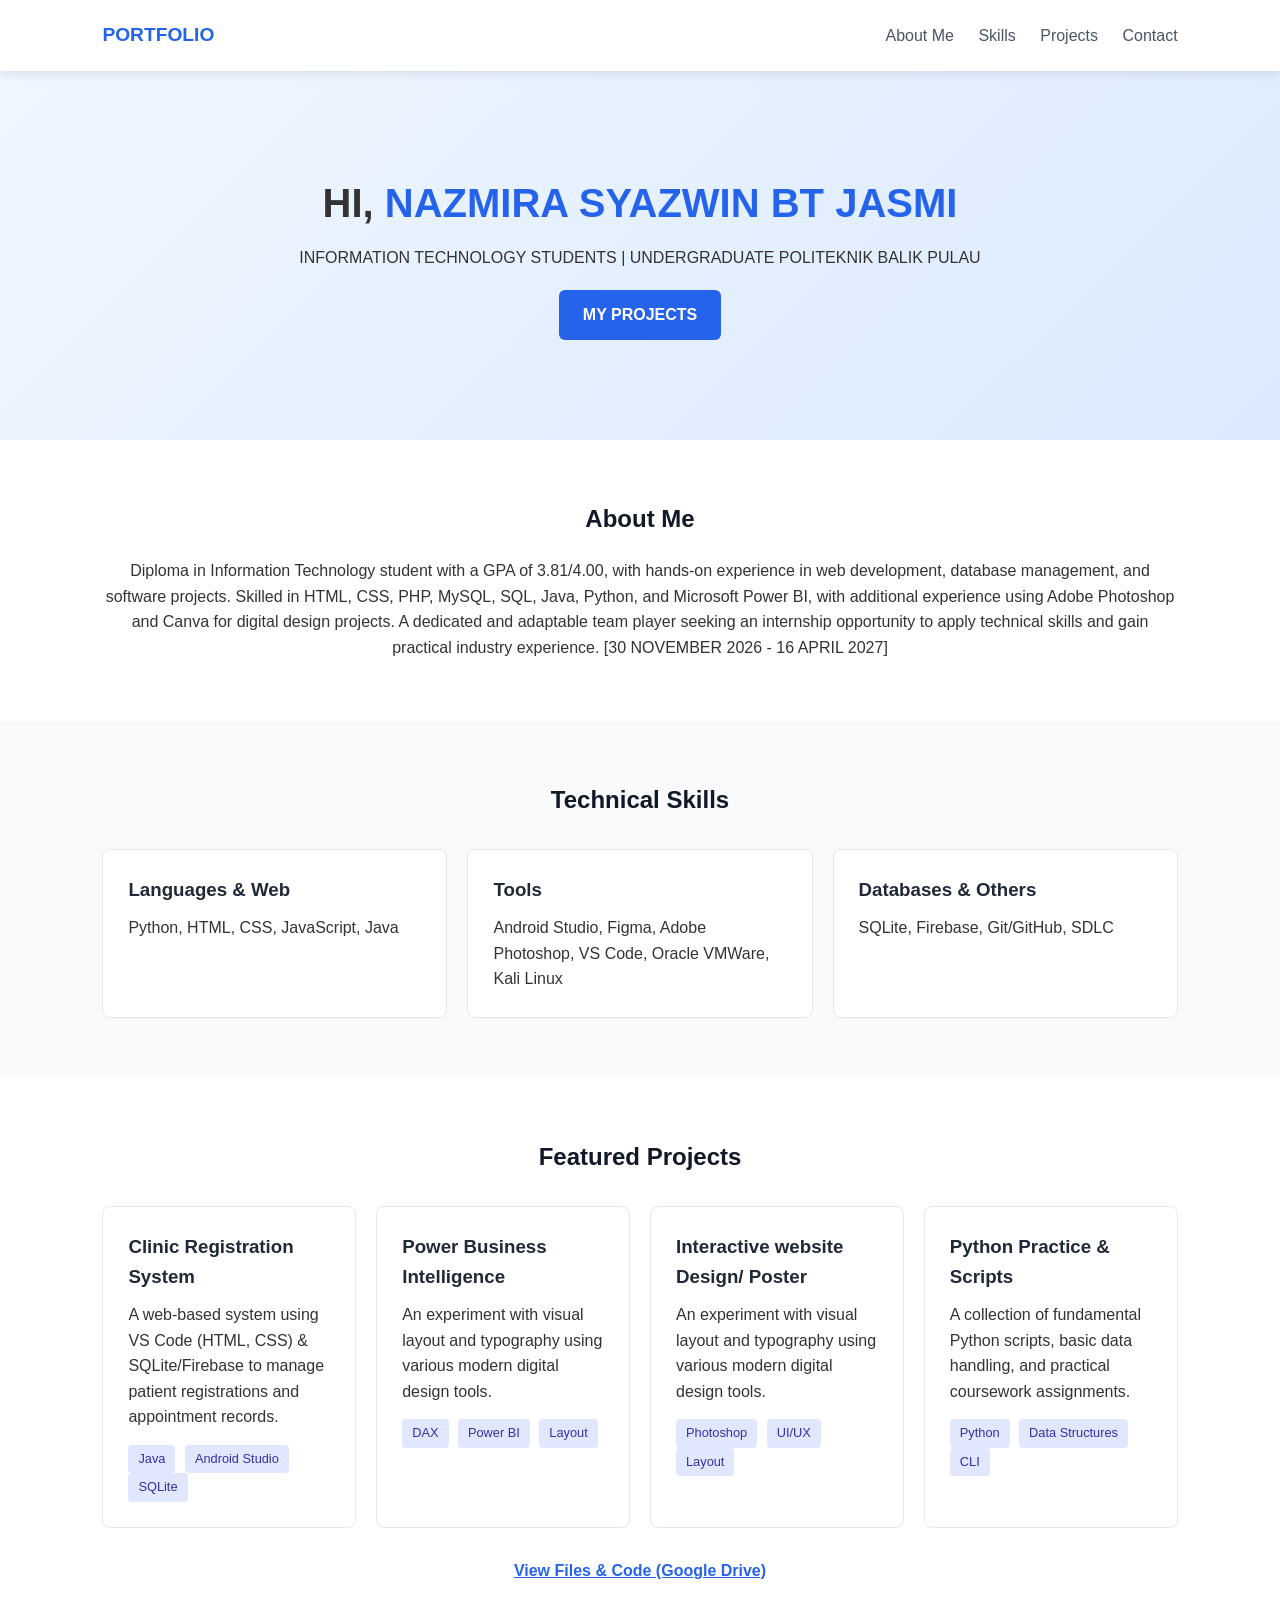
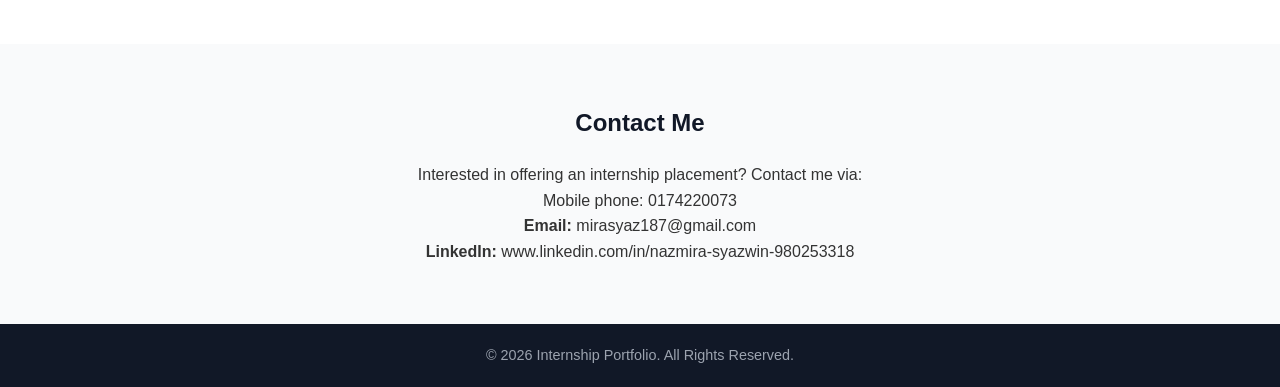
==== index.html @ 962451e1 "Add files via upload" ====
<!DOCTYPE html>
<html lang="ms">

<head>
    <meta charset="UTF-8">
    <meta name="viewport" content="width=device-width, initial-scale=1.0">
    <title>Portfolio Industrial Trainee | Web & Software</title>
    <link rel="stylesheet" href="style.css">
</head>

<body>

    <!-- Header / Navigasi -->
    <header>
        <div class="logo">PORTFOLIO</div>
        <nav>
            <a href="#about">About Me</a>
            <a href="#skills">Skills</a>
            <a href="#projects">Projects</a>
            <a href="#contact">Contact</a>
        </nav>
    </header>

    <!-- Bahagian Hero / Pengenalan -->
    <section class="hero">
        <h1>HI, <span class="highlight">NAZMIRA SYAZWIN BT JASMI</span></h1>
        <p>INFORMATION TECHNOLOGY STUDENTS | UNDERGRADUATE POLITEKNIK BALIK PULAU</p>
        <a href="#projects" class="btn">MY PROJECTS</a>
    </section>
    <!-- About Me Section -->
    <section id="about" class="section">
        <h2>About Me</h2>
        <p>
            Diploma in Information Technology student with a GPA of 3.81/4.00, with hands-on experience in
            web development, database management, and software projects. Skilled in HTML, CSS, PHP, MySQL, SQL, Java,
            Python, and Microsoft Power BI,
            with additional experience using Adobe Photoshop and Canva for digital design projects.
            A dedicated and adaptable team player seeking an internship opportunity to apply technical skills and gain
            practical industry experience.
            [30 NOVEMBER 2026 - 16 APRIL 2027]
        </p>
    </section>

    <!-- Technical Skills Section -->
    <section id="skills" class="section gray-bg">
        <h2>Technical Skills</h2>
        <div class="skills-grid">
            <div class="skill-card">
                <h3>Languages & Web</h3>
                <p>Python, HTML, CSS, JavaScript, Java</p>
            </div>
            <div class="skill-card">
                <h3>Tools</h3>
                <p>Android Studio, Figma, Adobe Photoshop, VS Code, Oracle VMWare, Kali Linux </p>
            </div>
            <div class="skill-card">
                <h3>Databases & Others</h3>
                <p>SQLite, Firebase, Git/GitHub, SDLC</p>
            </div>
        </div>
    </section>

    <!-- Featured Projects Section -->
    <section id="projects" class="section">
        <h2>Featured Projects</h2>

        <!-- Grid for 3 project cards ONLY -->
        <div class="projects-grid">

            <!-- Project Card 1 -->
            <div class="project-card">
                <h3>Clinic Registration System</h3>
                <p>A web-based system using VS Code (HTML, CSS) & SQLite/Firebase to manage patient registrations and
                    appointment records.</p>
                <div class="tags">
                    <span>Java</span> <span>Android Studio</span> <span>SQLite</span>
                </div>
            </div>

            <!-- Project Card 2 -->
            <div class="project-card">
                <h3>Power Business Intelligence</h3>
                <p>An experiment with visual layout and typography using various modern digital design tools.</p>
                <div class="tags">
                    <span>DAX</span> <span>Power BI</span> <span>Layout</span>
                </div>
            </div>

            <!-- Project Card 3 -->
            <div class="project-card">
                <h3>Interactive website Design/ Poster</h3>
                <p>An experiment with visual layout and typography using various modern digital design tools.</p>
                <div class="tags">
                    <span>Photoshop</span> <span>UI/UX</span> <span>Layout</span>
                </div>
            </div>

            <!-- Python Project Card / Mini Projects (Tengah) -->
            <div class="project-card" style="margin: 0 auto;">
                <h3>Python Practice & Scripts</h3>
                <p>A collection of fundamental Python scripts, basic data handling, and practical coursework
                    assignments.</p>
                <div class="tags">
                    <span>Python</span> <span>Data Structures</span> <span>CLI</span>
                </div>
            </div>

        </div> <!-- Close projects-grid here -->

        <!-- Link placed outside the grid so it stays centered at the bottom -->
        <div class="project-links">
            <a href="https://drive.google.com/drive/u/1/folders/1U2dIww5XURQphH_d5HRBWufvoMuTyFdE" target="_blank"
                class="link-btn">
                View Files & Code (Google Drive)
            </a>
        </div>
    </section>

    <!-- Contact Section -->
    <section id="contact" class="section gray-bg">
        <h2>Contact Me</h2>
        <p>Interested in offering an internship placement? Contact me via:</p>
        <p>Mobile phone: 0174220073</p>
        <p><strong>Email:</strong> mirasyaz187@gmail.com</p>
        <p><strong>LinkedIn:</strong> www.linkedin.com/in/nazmira-syazwin-980253318</p>
    </section>

    <footer>
        <p>&copy; 2026 Internship Portfolio. All Rights Reserved.</p>
    </footer>

</body>

</html>
---- style.css ----
/* Tetapan Asas */
* {
    margin: 0;
    padding: 0;
    box-sizing: border-box;
    font-family: 'Segoe UI', Tahoma, Geneva, Verdana, sans-serif;
}

body {
    color: #333;
    line-height: 1.6;
}

/* Navigasi */
header {
    display: flex;
    justify-content: space-between;
    align-items: center;
    padding: 20px 8%;
    background-color: #ffffff;
    box-shadow: 0 2px 10px rgba(0, 0, 0, 0.1);
    position: sticky;
    top: 0;
}

.logo {
    font-weight: bold;
    font-size: 1.2rem;
    color: #2563eb;
}

nav a {
    margin-left: 20px;
    text-decoration: none;
    color: #4b5563;
    font-weight: 500;
}

nav a:hover {
    color: #2563eb;
}

/* Hero Section */
.hero {
    text-align: center;
    padding: 100px 20px;
    background: linear-gradient(135deg, #eff6ff 0%, #dbeafe 100%);
}

.hero h1 {
    font-size: 2.5rem;
    margin-bottom: 10px;
}

.highlight {
    color: #2563eb;
}

.btn {
    display: inline-block;
    margin-top: 20px;
    padding: 12px 24px;
    background-color: #2563eb;
    color: white;
    text-decoration: none;
    border-radius: 6px;
    font-weight: bold;
}

.btn:hover {
    background-color: #1d4ed8;
}

/* Section */
.section {
    padding: 60px 8%;
    text-align: center;
}

.gray-bg {
    background-color: #f9fafb;
}

.section h2 {
    margin-bottom: 20px;
    color: #111827;
}

/* Grid Kemahiran & Projek */
.skills-grid,
.projects-grid {
    display: grid;
    grid-template-columns: repeat(auto-fit, minmax(250px, 1fr));
    gap: 20px;
    margin-top: 30px;
}

.skill-card,
.project-card {
    background: white;
    padding: 25px;
    border-radius: 8px;
    border: 1px solid #e5e7eb;
    text-align: left;
}

.project-card h3,
.skill-card h3 {
    margin-bottom: 10px;
    color: #1f2937;
}

.tags {
    margin-top: 15px;
}

.tags span {
    display: inline-block;
    background: #e0e7ff;
    color: #3730a3;
    padding: 4px 10px;
    font-size: 0.8rem;
    border-radius: 4px;
    margin-right: 5px;
}

footer {
    text-align: center;
    padding: 20px;
    background: #111827;
    color: #9ca3af;
    font-size: 0.9rem;
}

.project-links {
    text-align: center;
    margin-top: 30px;
    /* Jarak dari kad atas ke pautan */
    width: 100%;
}

.link-btn {
    display: inline-block;
    color: #2563eb;
    font-weight: 600;
    text-decoration: underline;
}
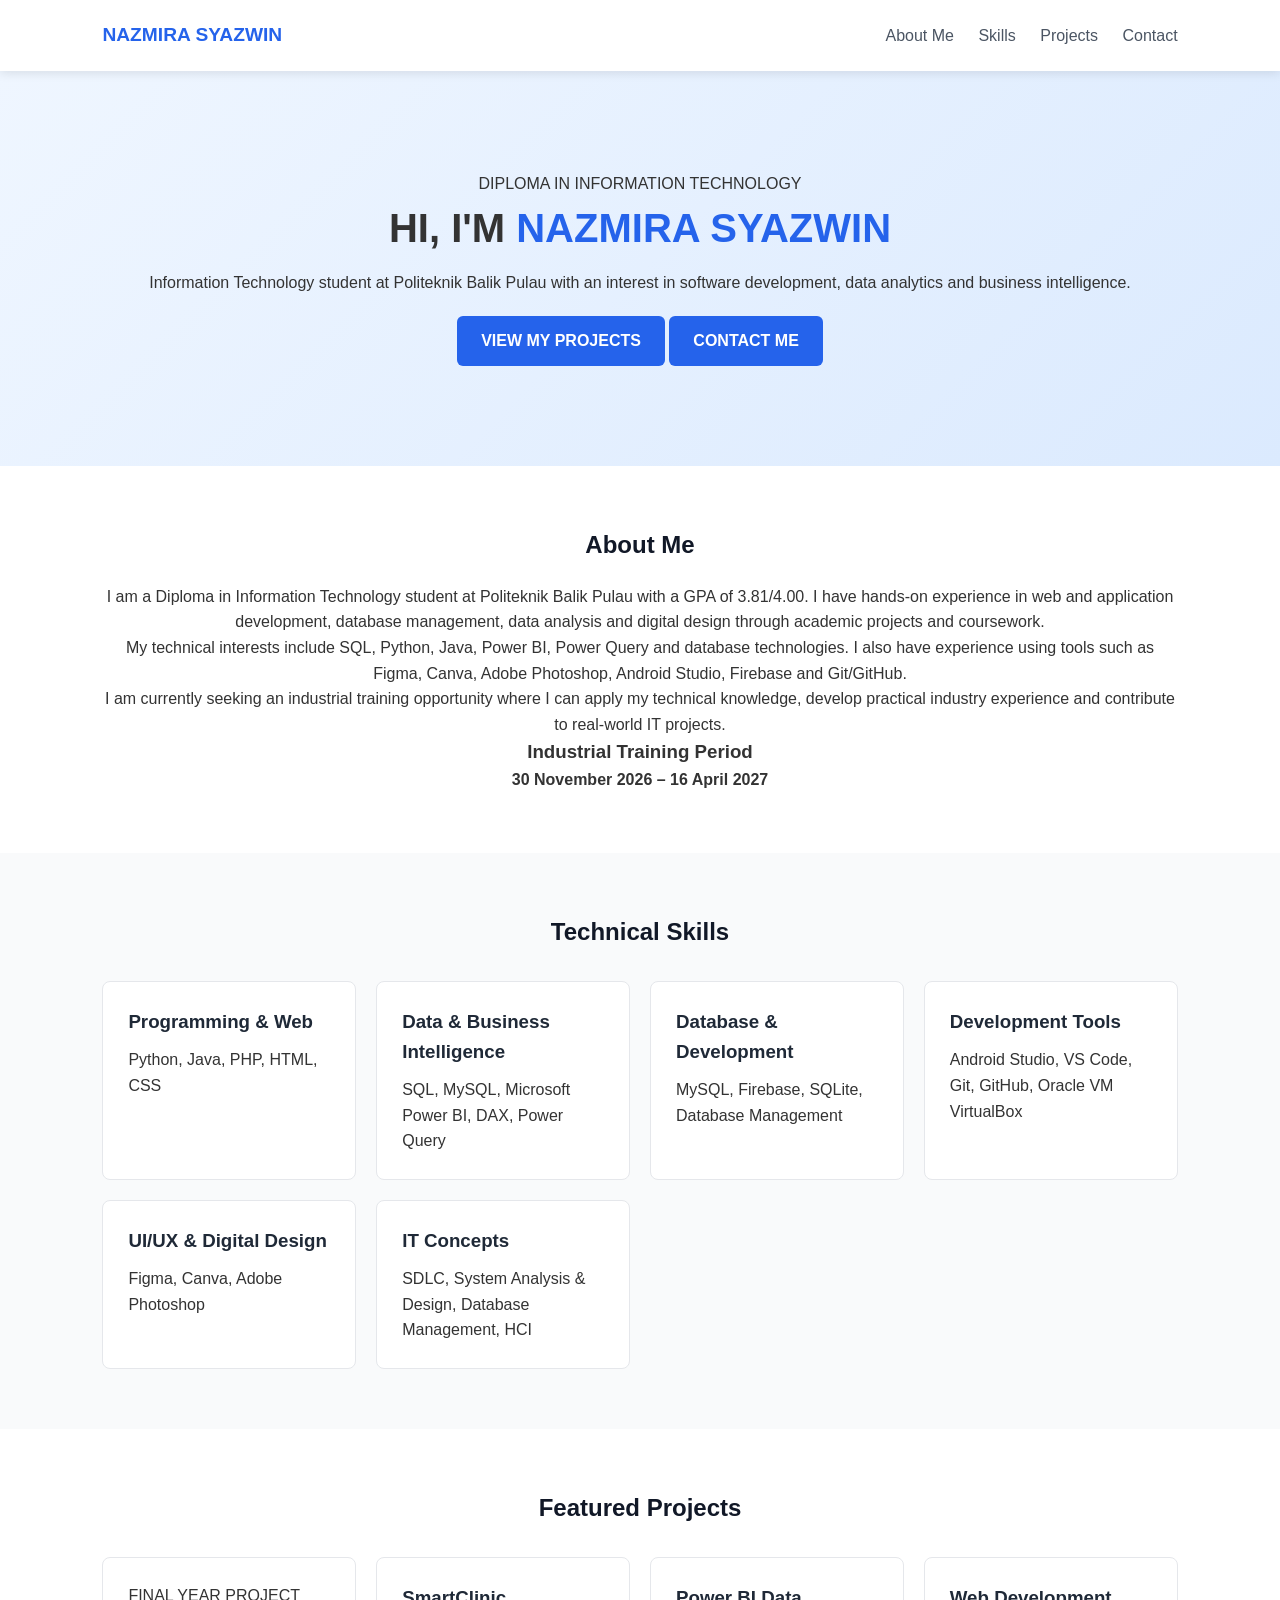
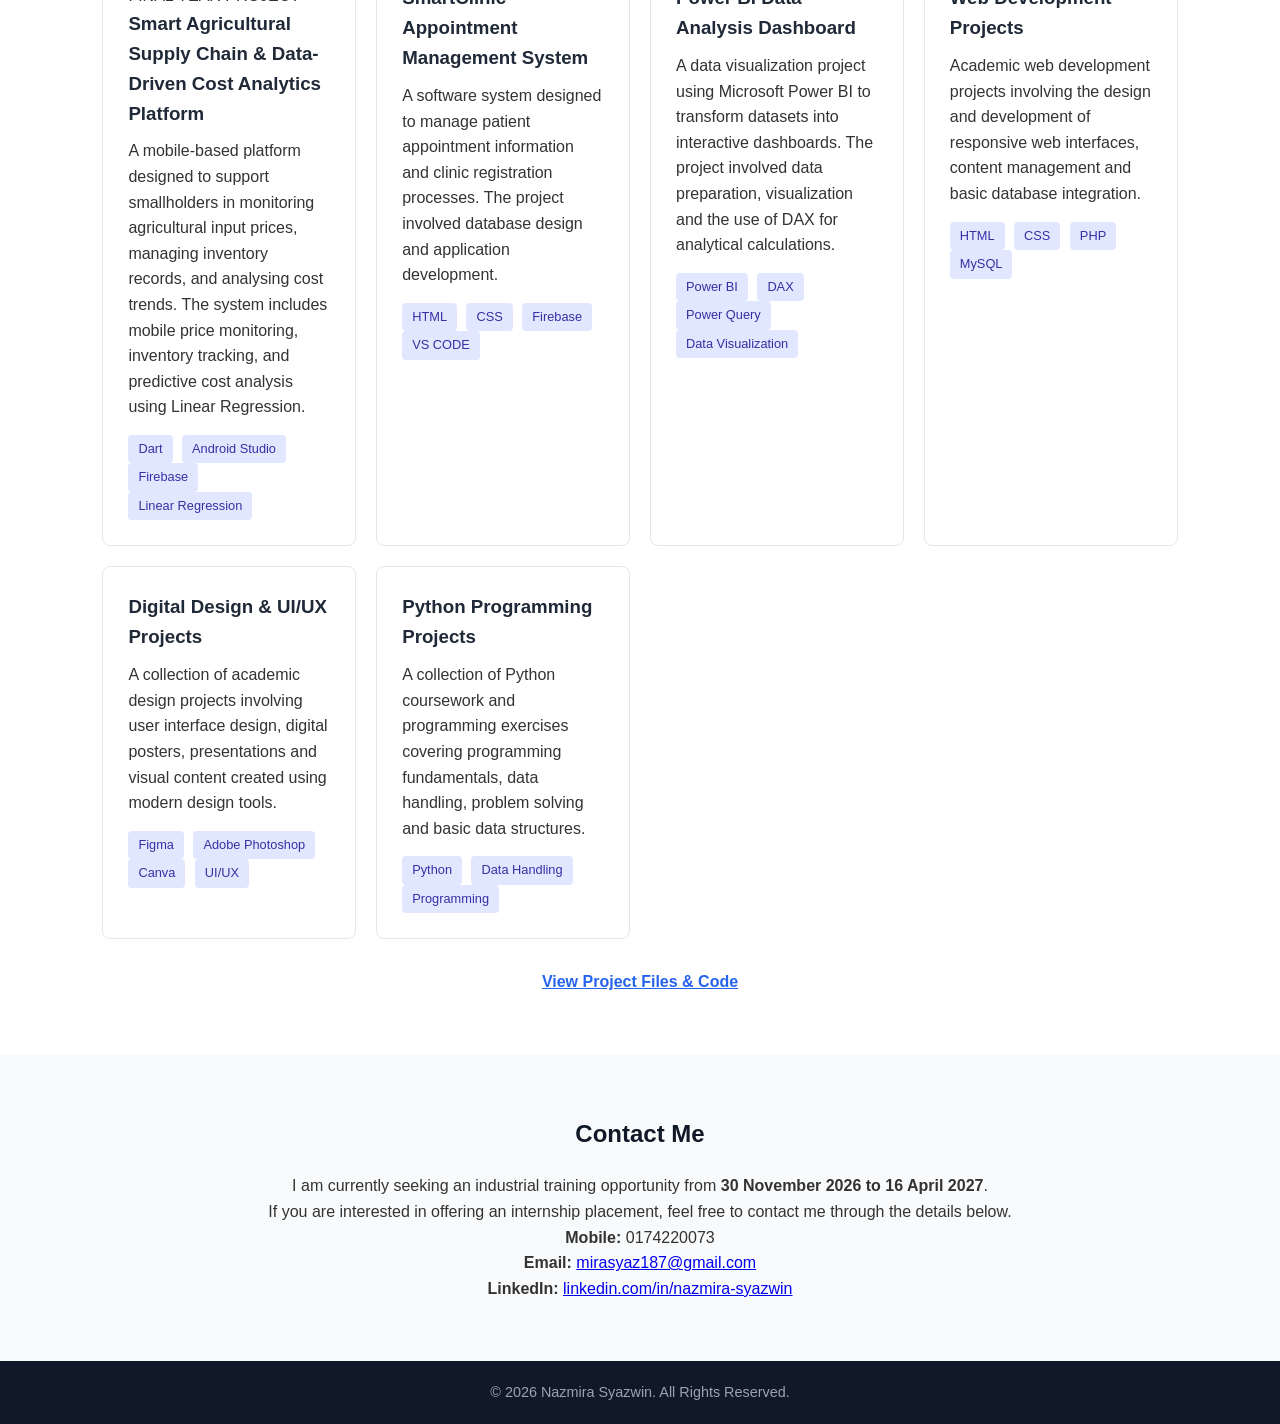
==== commit dbc5f874: "Kemaskini portfolio" ====
--- a/index.html
+++ b/index.html
@@ -1,18 +1,21 @@
 <!DOCTYPE html>
-<html lang="ms">
+<html lang="en">
 
 <head>
     <meta charset="UTF-8">
     <meta name="viewport" content="width=device-width, initial-scale=1.0">
-    <title>Portfolio Industrial Trainee | Web & Software</title>
+
+    <title>Nazmira Syazwin | IT Internship Portfolio</title>
+
     <link rel="stylesheet" href="style.css">
 </head>
 
 <body>
 
-    <!-- Header / Navigasi -->
+    <!-- ================= HEADER / NAVIGATION ================= -->
     <header>
-        <div class="logo">PORTFOLIO</div>
+        <div class="logo">NAZMIRA SYAZWIN</div>
+
         <nav>
             <a href="#about">About Me</a>
             <a href="#skills">Skills</a>
@@ -21,112 +24,387 @@
         </nav>
     </header>
 
-    <!-- Bahagian Hero / Pengenalan -->
+
+    <!-- ================= HERO SECTION ================= -->
     <section class="hero">
-        <h1>HI, <span class="highlight">NAZMIRA SYAZWIN BT JASMI</span></h1>
-        <p>INFORMATION TECHNOLOGY STUDENTS | UNDERGRADUATE POLITEKNIK BALIK PULAU</p>
-        <a href="#projects" class="btn">MY PROJECTS</a>
+
+        <p class="hero-subtitle">DIPLOMA IN INFORMATION TECHNOLOGY</p>
+
+        <h1>
+            HI, I'M
+            <span class="highlight">NAZMIRA SYAZWIN</span>
+        </h1>
+
+        <p>
+            Information Technology student at Politeknik Balik Pulau
+            with an interest in software development, data analytics
+            and business intelligence.
+        </p>
+
+        <div class="hero-buttons">
+            <a href="#projects" class="btn">VIEW MY PROJECTS</a>
+            <a href="#contact" class="btn secondary-btn">CONTACT ME</a>
+        </div>
+
     </section>
-    <!-- About Me Section -->
+
+
+    <!-- ================= ABOUT ME ================= -->
     <section id="about" class="section">
+
         <h2>About Me</h2>
-        <p>
-            Diploma in Information Technology student with a GPA of 3.81/4.00, with hands-on experience in
-            web development, database management, and software projects. Skilled in HTML, CSS, PHP, MySQL, SQL, Java,
-            Python, and Microsoft Power BI,
-            with additional experience using Adobe Photoshop and Canva for digital design projects.
-            A dedicated and adaptable team player seeking an internship opportunity to apply technical skills and gain
-            practical industry experience.
-            [30 NOVEMBER 2026 - 16 APRIL 2027]
-        </p>
+
+        <p>
+            I am a Diploma in Information Technology student at
+            Politeknik Balik Pulau with a GPA of 3.81/4.00.
+            I have hands-on experience in web and application development,
+            database management, data analysis and digital design through
+            academic projects and coursework.
+        </p>
+
+        <p>
+            My technical interests include SQL, Python, Java, Power BI,
+            Power Query and database technologies. I also have experience
+            using tools such as Figma, Canva, Adobe Photoshop, Android Studio,
+            Firebase and Git/GitHub.
+        </p>
+
+        <p>
+            I am currently seeking an industrial training opportunity where
+            I can apply my technical knowledge, develop practical industry
+            experience and contribute to real-world IT projects.
+        </p>
+
+        <div class="internship-info">
+
+            <h3>Industrial Training Period</h3>
+
+            <p>
+                <strong>30 November 2026 – 16 April 2027</strong>
+            </p>
+
+        </div>
+
     </section>
 
-    <!-- Technical Skills Section -->
+
+    <!-- ================= SKILLS ================= -->
     <section id="skills" class="section gray-bg">
+
         <h2>Technical Skills</h2>
+
         <div class="skills-grid">
-            <div class="skill-card">
-                <h3>Languages & Web</h3>
-                <p>Python, HTML, CSS, JavaScript, Java</p>
-            </div>
-            <div class="skill-card">
-                <h3>Tools</h3>
-                <p>Android Studio, Figma, Adobe Photoshop, VS Code, Oracle VMWare, Kali Linux </p>
-            </div>
-            <div class="skill-card">
-                <h3>Databases & Others</h3>
-                <p>SQLite, Firebase, Git/GitHub, SDLC</p>
-            </div>
-        </div>
+
+            <!-- Programming -->
+            <div class="skill-card">
+
+                <h3>Programming & Web</h3>
+
+                <p>
+                    Python, Java, PHP, HTML, CSS
+                </p>
+
+            </div>
+
+
+            <!-- Data -->
+            <div class="skill-card">
+
+                <h3>Data & Business Intelligence</h3>
+
+                <p>
+                    SQL, MySQL, Microsoft Power BI,
+                    DAX, Power Query
+                </p>
+
+            </div>
+
+
+            <!-- Database -->
+            <div class="skill-card">
+
+                <h3>Database & Development</h3>
+
+                <p>
+                    MySQL, Firebase, SQLite,
+                    Database Management
+                </p>
+
+            </div>
+
+
+            <!-- Tools -->
+            <div class="skill-card">
+
+                <h3>Development Tools</h3>
+
+                <p>
+                    Android Studio, VS Code,
+                    Git, GitHub, Oracle VM VirtualBox
+                </p>
+
+            </div>
+
+
+            <!-- Design -->
+            <div class="skill-card">
+
+                <h3>UI/UX & Digital Design</h3>
+
+                <p>
+                    Figma, Canva, Adobe Photoshop
+                </p>
+
+            </div>
+
+
+            <!-- Concepts -->
+            <div class="skill-card">
+
+                <h3>IT Concepts</h3>
+
+                <p>
+                    SDLC, System Analysis & Design,
+                    Database Management, HCI
+                </p>
+
+            </div>
+
+        </div>
+
     </section>
 
-    <!-- Featured Projects Section -->
+
+    <!-- ================= PROJECTS ================= -->
     <section id="projects" class="section">
+
         <h2>Featured Projects</h2>
 
-        <!-- Grid for 3 project cards ONLY -->
         <div class="projects-grid">
 
-            <!-- Project Card 1 -->
+
+            <!-- PROJECT 1 - FYP -->
+            <div class="project-card featured-project">
+
+                <div class="project-label">
+                    FINAL YEAR PROJECT
+                </div>
+
+                <h3>
+                    Smart Agricultural Supply Chain & Data-Driven
+                    Cost Analytics Platform
+                </h3>
+
+                <p>
+                    A mobile-based platform designed to support smallholders
+                    in monitoring agricultural input prices, managing inventory
+                    records, and analysing cost trends. The system includes
+                    mobile price monitoring, inventory tracking, and
+                    predictive cost analysis using Linear Regression.
+                </p>
+
+                <div class="tags">
+                    <span>Dart</span>
+                    <span>Android Studio</span>
+                    <span>Firebase</span>
+                    <span>Linear Regression</span>
+                </div>
+
+            </div>
+
+
+            <!-- PROJECT 2 -->
             <div class="project-card">
-                <h3>Clinic Registration System</h3>
-                <p>A web-based system using VS Code (HTML, CSS) & SQLite/Firebase to manage patient registrations and
-                    appointment records.</p>
-                <div class="tags">
-                    <span>Java</span> <span>Android Studio</span> <span>SQLite</span>
-                </div>
-            </div>
-
-            <!-- Project Card 2 -->
+
+                <h3>
+                    SmartClinic Appointment Management System
+                </h3>
+
+                <p>
+                    A software system designed to manage patient appointment
+                    information and clinic registration processes.
+                    The project involved database design
+                    and application development.
+                </p>
+
+                <div class="tags">
+
+                    <span>HTML</span>
+                    <span>CSS</span>
+                    <span>Firebase</span>
+                    <span>VS CODE</span>
+
+                </div>
+
+            </div>
+
+
+            <!-- PROJECT 3 -->
             <div class="project-card">
-                <h3>Power Business Intelligence</h3>
-                <p>An experiment with visual layout and typography using various modern digital design tools.</p>
-                <div class="tags">
-                    <span>DAX</span> <span>Power BI</span> <span>Layout</span>
-                </div>
-            </div>
-
-            <!-- Project Card 3 -->
+
+                <h3>
+                    Power BI Data Analysis Dashboard
+                </h3>
+
+                <p>
+                    A data visualization project using Microsoft Power BI
+                    to transform datasets into interactive dashboards.
+                    The project involved data preparation, visualization
+                    and the use of DAX for analytical calculations.
+                </p>
+
+                <div class="tags">
+
+                    <span>Power BI</span>
+                    <span>DAX</span>
+                    <span>Power Query</span>
+                    <span>Data Visualization</span>
+
+                </div>
+
+            </div>
+
+
+            <!-- PROJECT 4 -->
             <div class="project-card">
-                <h3>Interactive website Design/ Poster</h3>
-                <p>An experiment with visual layout and typography using various modern digital design tools.</p>
-                <div class="tags">
-                    <span>Photoshop</span> <span>UI/UX</span> <span>Layout</span>
-                </div>
-            </div>
-
-            <!-- Python Project Card / Mini Projects (Tengah) -->
-            <div class="project-card" style="margin: 0 auto;">
-                <h3>Python Practice & Scripts</h3>
-                <p>A collection of fundamental Python scripts, basic data handling, and practical coursework
-                    assignments.</p>
-                <div class="tags">
-                    <span>Python</span> <span>Data Structures</span> <span>CLI</span>
-                </div>
-            </div>
-
-        </div> <!-- Close projects-grid here -->
-
-        <!-- Link placed outside the grid so it stays centered at the bottom -->
+
+                <h3>
+                    Web Development Projects
+                </h3>
+
+                <p>
+                    Academic web development projects involving the design
+                    and development of responsive web interfaces,
+                    content management and basic database integration.
+                </p>
+
+                <div class="tags">
+
+                    <span>HTML</span>
+                    <span>CSS</span>
+                    <span>PHP</span>
+                    <span>MySQL</span>
+
+                </div>
+
+            </div>
+
+
+            <!-- PROJECT 5 -->
+            <div class="project-card">
+
+                <h3>
+                    Digital Design & UI/UX Projects
+                </h3>
+
+                <p>
+                    A collection of academic design projects involving
+                    user interface design, digital posters, presentations
+                    and visual content created using modern design tools.
+                </p>
+
+                <div class="tags">
+
+                    <span>Figma</span>
+                    <span>Adobe Photoshop</span>
+                    <span>Canva</span>
+                    <span>UI/UX</span>
+
+                </div>
+
+            </div>
+
+
+            <!-- PROJECT 6 -->
+            <div class="project-card">
+
+                <h3>
+                    Python Programming Projects
+                </h3>
+
+                <p>
+                    A collection of Python coursework and programming
+                    exercises covering programming fundamentals,
+                    data handling, problem solving and basic data structures.
+                </p>
+
+                <div class="tags">
+
+                    <span>Python</span>
+                    <span>Data Handling</span>
+                    <span>Programming</span>
+
+                </div>
+
+            </div>
+
+        </div>
+
+
+        <!-- PROJECT FILES -->
         <div class="project-links">
-            <a href="https://drive.google.com/drive/u/1/folders/1U2dIww5XURQphH_d5HRBWufvoMuTyFdE" target="_blank"
-                class="link-btn">
-                View Files & Code (Google Drive)
+
+            <a href="https://drive.google.com/drive/folders/1U2dIww5XURQphH_d5HRBWufvoMuTyFdE?usp=sharing"
+                target="_blank" rel="noopener noreferrer" class="link-btn">
+                View Project Files & Code
             </a>
-        </div>
+
+        </div>
+
     </section>
 
-    <!-- Contact Section -->
+
+    <!-- ================= CONTACT ================= -->
     <section id="contact" class="section gray-bg">
+
         <h2>Contact Me</h2>
-        <p>Interested in offering an internship placement? Contact me via:</p>
-        <p>Mobile phone: 0174220073</p>
-        <p><strong>Email:</strong> mirasyaz187@gmail.com</p>
-        <p><strong>LinkedIn:</strong> www.linkedin.com/in/nazmira-syazwin-980253318</p>
+
+        <p>
+            I am currently seeking an industrial training opportunity
+            from <strong>30 November 2026 to 16 April 2027</strong>.
+        </p>
+
+        <p>
+            If you are interested in offering an internship placement,
+            feel free to contact me through the details below.
+        </p>
+
+
+        <div class="contact-info">
+
+            <p>
+                <strong>Mobile:</strong>
+                0174220073
+            </p>
+
+            <p>
+                <strong>Email:</strong>
+                <a href="mailto:mirasyaz187@gmail.com">
+                    mirasyaz187@gmail.com
+                </a>
+            </p>
+
+            <p>
+                <strong>LinkedIn:</strong>
+                <a href="https://www.linkedin.com/in/nazmira-syazwin-980253318/" target="_blank"
+                    rel="noopener noreferrer">
+                    linkedin.com/in/nazmira-syazwin
+                </a>
+            </p>
+
+        </div>
+
     </section>
 
+
+    <!-- ================= FOOTER ================= -->
     <footer>
-        <p>&copy; 2026 Internship Portfolio. All Rights Reserved.</p>
+
+        <p>
+            &copy; 2026 Nazmira Syazwin.
+            All Rights Reserved.
+        </p>
+
     </footer>
 
 </body>
